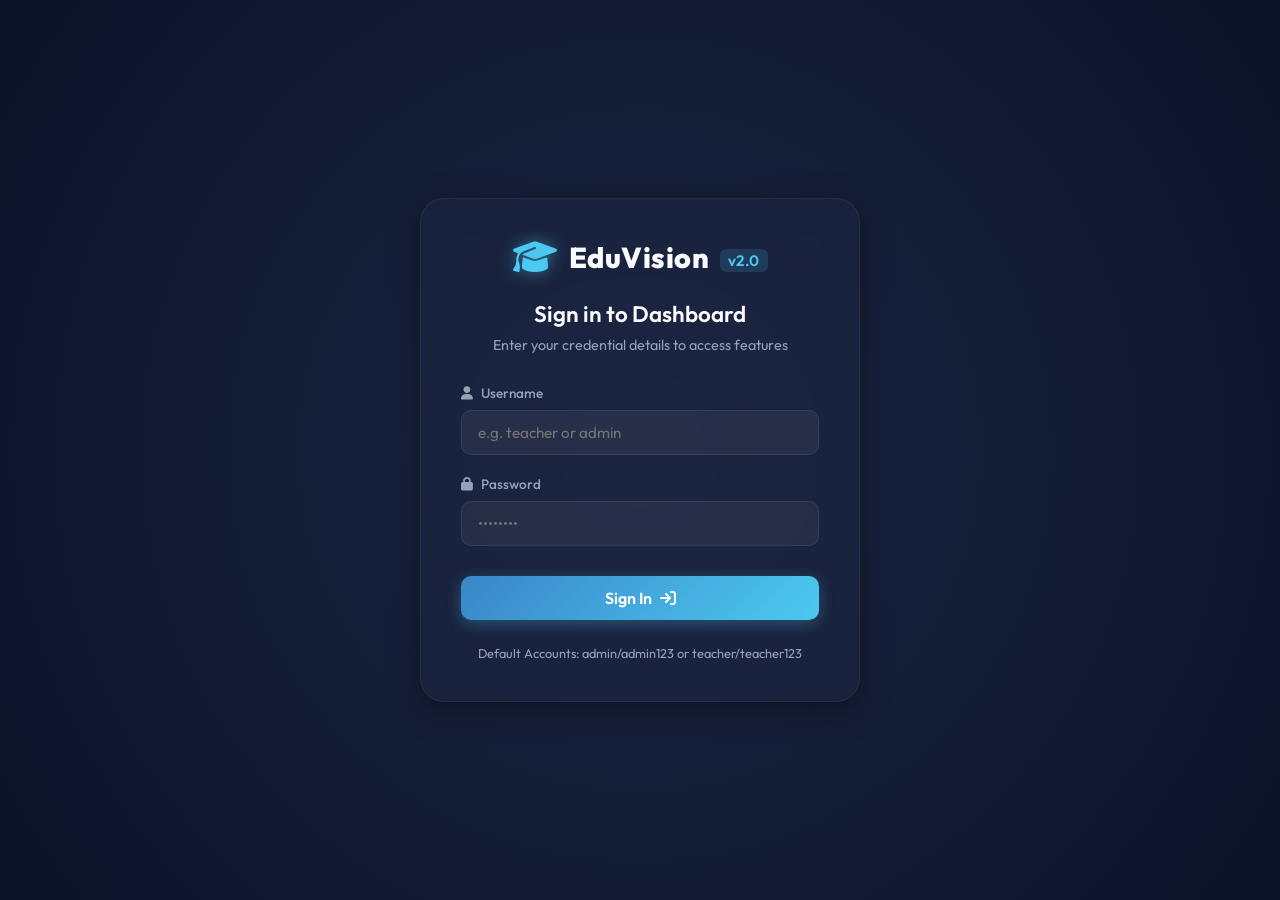
==== static/camera_config.html @ d7791e71 "in out IP camera config" ====
<!DOCTYPE html>
<html lang="en">
<head>
    <meta charset="UTF-8">
    <meta name="viewport" content="width=device-width, initial-scale=1.0">
    <title>Camera Setup - EduVision</title>
    <link href="https://fonts.googleapis.com/css2?family=Outfit:wght@300;400;500;600;700&display=swap" rel="stylesheet">
    <link rel="stylesheet" href="style.css">
    <style>
        body { overflow: auto; }

        .page-wrapper {
            display: flex;
            height: 100vh;
            width: 100vw;
            overflow: hidden;
        }

        /* ── Sidebar ── */
        .sidebar {
            width: 220px;
            flex-shrink: 0;
            background: var(--glass-bg);
            backdrop-filter: blur(16px);
            border-right: 1px solid var(--glass-border);
            display: flex;
            flex-direction: column;
            padding: 24px 16px;
            gap: 8px;
        }
        .sidebar .logo {
            display: flex; align-items: center; gap: 10px;
            padding: 0 8px 20px;
            border-bottom: 1px solid var(--glass-border);
            margin-bottom: 8px;
        }
        .sidebar .logo h2 { font-size: 18px; }
        .sidebar a {
            display: block; padding: 10px 14px; border-radius: 10px;
            color: var(--text-secondary); text-decoration: none;
            font-size: 14px; font-weight: 500; transition: all .2s;
        }
        .sidebar a:hover, .sidebar a.active {
            background: rgba(58,134,200,.15);
            color: var(--accent-blue-hover);
        }
        .sidebar-footer {
            margin-top: auto; padding-top: 16px;
            border-top: 1px solid var(--glass-border);
        }
        .sidebar-footer .user-name { font-size: 14px; font-weight: 600; color: var(--text-primary); }
        .sidebar-footer .user-info { font-size: 12px; color: var(--text-secondary); margin-bottom: 8px; }

        /* ── Main ── */
        .main { flex: 1; overflow-y: auto; padding: 28px; display: flex; flex-direction: column; gap: 20px; }

        .page-header h1 { font-size: 26px; font-weight: 700; }
        .page-header p  { font-size: 14px; color: var(--text-secondary); margin-top: 4px; }

        /* ── Cards ── */
        .card {
            background: var(--glass-bg);
            backdrop-filter: blur(16px);
            border: 1px solid var(--glass-border);
            border-radius: 16px;
            padding: 24px;
        }
        .section-title { font-size: 15px; font-weight: 600; margin-bottom: 18px; }

        /* ── Form ── */
        .form-group { margin-bottom: 18px; }
        .form-group label { display: block; font-size: 13px; font-weight: 500; color: var(--text-secondary); margin-bottom: 6px; }
        .form-group input, .form-group select {
            width: 100%;
            background: rgba(255,255,255,0.05);
            border: 1px solid var(--glass-border);
            color: var(--text-primary);
            padding: 11px 14px;
            border-radius: 10px;
            font-size: 14px;
            transition: border .2s;
        }
        .form-group input:focus, .form-group select:focus {
            outline: none;
            border-color: var(--accent-blue);
        }
        .form-group select option { background: var(--bg-secondary); }
        .help-text { font-size: 12px; color: var(--text-secondary); margin-top: 5px; }

        /* ── Buttons ── */
        .btn { padding: 10px 22px; border-radius: 10px; font-size: 14px; font-weight: 600; cursor: pointer; border: none; transition: all .2s; display:inline-flex;align-items:center;gap:6px; }
        .btn-primary  { background: var(--accent-blue); color: white; }
        .btn-primary:hover  { background: var(--accent-blue-hover); transform: translateY(-1px); }
        .btn-secondary { background: rgba(255,255,255,0.08); color: var(--text-primary); }
        .btn-secondary:hover { background: rgba(255,255,255,0.14); }
        .btn-sm { padding: 7px 14px; font-size: 12px; }
        .btn:disabled { opacity: .45; cursor: not-allowed; transform: none !important; }

        /* ── Status ── */
        .form-status {
            margin-top: 14px;
            padding: 11px 16px;
            border-radius: 10px;
            font-size: 13px;
            display: none;
        }
        .form-status.success { background: rgba(16,185,129,.12); color: #10b981; border: 1px solid rgba(16,185,129,.3); display:block; }
        .form-status.error   { background: rgba(239,68,68,.12);  color: #ef4444; border: 1px solid rgba(239,68,68,.3);  display:block; }

        /* ── Camera preview grid ── */
        .preview-grid {
            display: grid;
            grid-template-columns: 1fr 1fr;
            gap: 18px;
            margin-top: 20px;
        }
        @media (max-width: 800px) { .preview-grid { grid-template-columns: 1fr; } }

        .preview-box {
            position: relative;
            background: #070e1f;
            border-radius: 14px;
            overflow: hidden;
            aspect-ratio: 4/3;
            border: 1px solid var(--glass-border);
        }
        .preview-box video,
        .preview-box img.preview-feed {
            position: absolute; inset: 0;
            width: 100%; height: 100%;
            object-fit: cover;
        }
        .preview-label {
            position: absolute; top: 10px; left: 10px;
            background: rgba(0,0,0,.72);
            color: #fff; padding: 4px 12px;
            border-radius: 6px; font-size: 12px; font-weight: 600;
            letter-spacing: .5px; z-index: 10;
        }
        .preview-label.entry { border-left: 3px solid #10b981; }
        .preview-label.exit  { border-left: 3px solid #f59e0b; }
        .preview-placeholder {
            position: absolute; inset: 0;
            display: flex; flex-direction: column;
            align-items: center; justify-content: center;
            gap: 8px; color: var(--text-secondary); font-size: 13px;
        }
        .preview-placeholder .icon { font-size: 36px; opacity: .35; }
        .preview-status {
            position: absolute; bottom: 10px; right: 10px;
            background: rgba(0,0,0,.7); padding: 3px 10px;
            border-radius: 6px; font-size: 11px; color: var(--text-secondary);
            z-index: 10;
        }
        .preview-status.ok { color: #10b981; }

        /* ── Tips box ── */
        .tip-box {
            background: rgba(58,134,200,.08);
            border: 1px solid rgba(58,134,200,.25);
            border-radius: 12px;
            padding: 16px 20px;
        }
        .tip-box h3 { font-size: 14px; color: var(--accent-blue-hover); margin-bottom: 10px; }
        .tip-box ul { list-style: none; padding: 0; display: flex; flex-direction: column; gap: 6px; }
        .tip-box li { font-size: 13px; color: var(--text-secondary); display: flex; gap: 8px; }
        .tip-box li::before { content: "→"; color: var(--accent-blue); flex-shrink: 0; }

        /* ── Flex helpers ── */
        .flex { display: flex; }
        .gap { gap: 12px; }
        .align-center { align-items: center; }
        .flex-wrap { flex-wrap: wrap; }
        .text-secondary { color: var(--text-secondary); }
    </style>
</head>
<body>
<div class="page-wrapper">

    <!-- ── Sidebar ── -->
    <nav class="sidebar">
        <div class="logo">
            <span style="font-size:22px">👁️</span>
            <h2>EduVision</h2>
        </div>
        <a href="index.html">🏠 Dashboard</a>
        <a href="session.html">🎥 Live Session</a>
        <a href="camera_config.html" class="active">⚙️ Camera Setup</a>

        <div class="sidebar-footer">
            <div class="user-info">Logged in as</div>
            <div class="user-name" id="sidebar-user">—</div>
            <button class="btn btn-secondary" style="width:100%;margin-top:10px;font-size:12px" onclick="app.logout()">🚪 Logout</button>
        </div>
    </nav>

    <!-- ── Main ── -->
    <main class="main">

        <div class="page-header">
            <h1>Camera Setup</h1>
            <p>Configure the In-Camera (entry) and Out-Camera (exit) for each classroom. Settings persist per class.</p>
        </div>

        <!-- ── Config form ── -->
        <div class="card">
            <div class="section-title">📹 Classroom Camera Configuration</div>
            <form id="config-form" autocomplete="off">

                <div class="form-group">
                    <label>Classroom</label>
                    <select id="class-sel" required>
                        <option value="">Loading classes…</option>
                    </select>
                </div>

                <div class="form-group">
                    <label>In-Camera URL <span style="color:var(--text-secondary);font-weight:400">(Entry — marks student arrived)</span></label>
                    <div class="flex gap align-center">
                        <input type="text" id="in-url" placeholder="Leave blank = local webcam  |  http://ip:port/video  |  https://...">
                        <button type="button" class="btn btn-secondary btn-sm" id="btn-preview-in">👁 Preview</button>
                    </div>
                    <p class="help-text">Local webcam (blank), MJPEG HTTP stream (http://...), or an IP camera's MJPEG endpoint.</p>
                </div>

                <div class="form-group">
                    <label>Out-Camera URL <span style="color:var(--text-secondary);font-weight:400">(Exit — marks student left)</span></label>
                    <div class="flex gap align-center">
                        <input type="text" id="out-url" placeholder="Leave blank = second webcam  |  http://ip:port/video  |  https://...">
                        <button type="button" class="btn btn-secondary btn-sm" id="btn-preview-out">👁 Preview</button>
                    </div>
                    <p class="help-text">Can be a different device or second IP camera placed near the exit.</p>
                </div>

                <div class="flex gap flex-wrap">
                    <button type="submit" class="btn btn-primary" id="btn-save">💾 Save Configuration</button>
                    <button type="button" class="btn btn-secondary" id="btn-preview-both">▶ Preview Both Cameras</button>
                </div>

                <div id="form-status" class="form-status"></div>
            </form>

            <!-- ── Live Preview ── -->
            <div id="preview-section" style="display:none">
                <div class="section-title" style="margin-top:24px">📡 Live Preview</div>
                <div class="preview-grid">
                    <div>
                        <div class="preview-box" id="in-box">
                            <div class="preview-label entry">IN-CAMERA · Entry</div>
                            <div class="preview-placeholder" id="in-ph">
                                <div class="icon">📷</div><span>Connecting…</span>
                            </div>
                            <video id="in-video" autoplay playsinline muted style="display:none"></video>
                            <img id="in-img" class="preview-feed" alt="" style="display:none">
                            <div class="preview-status" id="in-stat">Initialising…</div>
                        </div>
                    </div>
                    <div>
                        <div class="preview-box" id="out-box">
                            <div class="preview-label exit">OUT-CAMERA · Exit</div>
                            <div class="preview-placeholder" id="out-ph">
                                <div class="icon">📷</div><span>Connecting…</span>
                            </div>
                            <video id="out-video" autoplay playsinline muted style="display:none"></video>
                            <img id="out-img" class="preview-feed" alt="" style="display:none">
                            <div class="preview-status" id="out-stat">Initialising…</div>
                        </div>
                    </div>
                </div>
                <button type="button" class="btn btn-secondary btn-sm" style="margin-top:12px" id="btn-stop-preview">⏹ Stop Preview</button>
            </div>
        </div>

        <!-- ── Tips ── -->
        <div class="tip-box">
            <h3>💡 Camera URL Guide</h3>
            <ul>
                <li><strong>Blank (local webcam):</strong> Uses the browser's default camera (or second camera for out-cam).</li>
                <li><strong>IP Camera (MJPEG):</strong> Most IP cameras expose an HTTP MJPEG stream — use <code>http://192.168.x.x/video</code> or similar.</li>
                <li><strong>Mobile phone:</strong> Install an IP Webcam app (e.g. "IP Webcam" on Android). Use the MJPEG URL it provides.</li>
                <li><strong>CCTV / NVR:</strong> Many support RTSP. Use an RTSP-to-MJPEG proxy (e.g. go2rtc) and enter the resulting HTTP URL here.</li>
                <li><strong>Testing:</strong> Run one camera on your laptop (blank) and another on a mobile (HTTP URL). Both will show in the session view.</li>
            </ul>
        </div>

    </main>
</div>

<!-- app.js must be first for `app` proxy -->
<script src="app.js"></script>
<script>
// ── Active preview streams ──
let previewStreams = {};  // 'in' | 'out' → MediaStream

document.addEventListener('DOMContentLoaded', async () => {
    // Auth guard
    if (!app.token) { window.location.href = 'index.html'; return; }
    const user = app.user;
    document.getElementById('sidebar-user').textContent = user ? user.name : 'Unknown';

    // Load classes
    await loadClasses();

    // Event listeners
    document.getElementById('class-sel').addEventListener('change', onClassChange);
    document.getElementById('config-form').addEventListener('submit', saveConfig);
    document.getElementById('btn-preview-both').addEventListener('click', previewBoth);
    document.getElementById('btn-preview-in').addEventListener('click', () => previewOne('in'));
    document.getElementById('btn-preview-out').addEventListener('click', () => previewOne('out'));
    document.getElementById('btn-stop-preview').addEventListener('click', stopAllPreviews);
});

// ── Load classes into dropdown ──
async function loadClasses() {
    try {
        const res     = await fetch('/api/classes');
        const classes = await res.json();
        const sel     = document.getElementById('class-sel');
        sel.innerHTML = '<option value="">Select a classroom…</option>';
        classes.forEach(c => sel.add(new Option(c.name, c.id)));
    } catch (err) {
        console.error('Failed to load classes', err);
    }
}

// ── Load saved config when class changes ──
async function onClassChange(e) {
    const classId = e.target.value;
    if (!classId) return;
    document.getElementById('form-status').className = 'form-status';

    try {
        const res = await fetch(`/api/classes/${classId}/cameras`);
        if (res.ok) {
            const data = await res.json();
            document.getElementById('in-url').value  = data.in_camera_url  || '';
            document.getElementById('out-url').value = data.out_camera_url || '';
        }
    } catch (err) {
        console.error('Failed to fetch camera config', err);
    }

    // Stop any running previews when switching class
    stopAllPreviews();
}

// ── Save config ──
async function saveConfig(e) {
    e.preventDefault();
    const classId = document.getElementById('class-sel').value;
    const inUrl   = document.getElementById('in-url').value.trim();
    const outUrl  = document.getElementById('out-url').value.trim();
    const status  = document.getElementById('form-status');

    if (!classId) {
        status.textContent = 'Please select a classroom first.';
        status.className   = 'form-status error';
        return;
    }

    const btn = document.getElementById('btn-save');
    btn.disabled    = true;
    btn.textContent = 'Saving…';

    try {
        const res  = await fetch(`/api/classes/${classId}/cameras`, {
            method : 'POST',
            headers: { 'Content-Type': 'application/json' },
            body   : JSON.stringify({ in_camera_url: inUrl, out_camera_url: outUrl })
        });
        const data = await res.json();

        if (!res.ok) throw new Error(data.detail || 'Save failed');

        status.textContent = '✓ Camera configuration saved successfully.';
        status.className   = 'form-status success';
    } catch (err) {
        status.textContent = `✗ Error: ${err.message}`;
        status.className   = 'form-status error';
    } finally {
        btn.disabled    = false;
        btn.textContent = '💾 Save Configuration';
    }
}

// ── Preview helpers ──
async function previewBoth() {
    const inUrl  = document.getElementById('in-url').value.trim();
    const outUrl = document.getElementById('out-url').value.trim();
    document.getElementById('preview-section').style.display = 'block';
    await startPreview('in',  inUrl);
    await startPreview('out', outUrl);
}

async function previewOne(side) {
    const url = document.getElementById(`${side}-url`).value.trim();
    document.getElementById('preview-section').style.display = 'block';
    await startPreview(side, url);
}

async function startPreview(side, url) {
    const video   = document.getElementById(`${side}-video`);
    const img     = document.getElementById(`${side}-img`);
    const ph      = document.getElementById(`${side}-ph`);
    const statEl  = document.getElementById(`${side}-stat`);

    // Reset
    video.style.display = 'none';
    img.style.display   = 'none';
    ph.style.display    = 'flex';
    ph.innerHTML        = '<div class="icon">📷</div><span>Connecting…</span>';
    statEl.textContent  = 'Initialising…';
    statEl.className    = 'preview-status';

    // Stop existing stream
    if (previewStreams[side]) {
        previewStreams[side].getTracks().forEach(t => t.stop());
        delete previewStreams[side];
        video.srcObject = null;
    }

    const isWebcam = !url || url === '0' || url === 'local' || url === 'webcam';
    const isHttp   = /^https?:\/\//i.test(url);

    if (isWebcam) {
        try {
            let constraints = { video: true };
            if (side === 'out') {
                const devices = await navigator.mediaDevices.enumerateDevices();
                const cams    = devices.filter(d => d.kind === 'videoinput');
                if (cams.length >= 2) {
                    constraints = { video: { deviceId: { exact: cams[1].deviceId } } };
                }
            }
            const stream = await navigator.mediaDevices.getUserMedia(constraints);
            previewStreams[side] = stream;
            video.srcObject      = stream;
            video.style.display  = 'block';
            ph.style.display     = 'none';
            statEl.textContent   = '● Live (local webcam)';
            statEl.className     = 'preview-status ok';
        } catch (err) {
            ph.innerHTML         = '<div class="icon">🚫</div><span>Camera permission denied</span>';
            statEl.textContent   = '✗ Permission denied';
        }
    } else if (isHttp) {
        img.src             = url + (url.includes('?') ? '&' : '?') + '_t=' + Date.now();
        img.style.display   = 'block';
        ph.style.display    = 'none';
        statEl.textContent  = '● Streaming';
        statEl.className    = 'preview-status ok';
        img.onerror = () => {
            img.style.display  = 'none';
            ph.style.display   = 'flex';
            ph.innerHTML       = '<div class="icon">⚠️</div><span>Stream unavailable — check the URL</span>';
            statEl.textContent = '✗ No signal';
            statEl.className   = 'preview-status';
        };
    } else {
        // Try <video src> (HLS etc.)
        video.src           = url;
        video.style.display = 'block';
        ph.style.display    = 'none';
        statEl.textContent  = '● Connecting…';
        video.oncanplay = () => {
            statEl.textContent = '● Live';
            statEl.className   = 'preview-status ok';
        };
        video.onerror = () => {
            video.style.display = 'none';
            ph.style.display    = 'flex';
            ph.innerHTML        = '<div class="icon">⚠️</div><span>Could not connect — check URL format</span>';
            statEl.textContent  = '✗ Stream error';
            statEl.className    = 'preview-status';
        };
    }
}

function stopAllPreviews() {
    ['in', 'out'].forEach(side => {
        const video = document.getElementById(`${side}-video`);
        const img   = document.getElementById(`${side}-img`);
        if (previewStreams[side]) {
            previewStreams[side].getTracks().forEach(t => t.stop());
            delete previewStreams[side];
        }
        video.srcObject    = null;
        video.style.display = 'none';
        img.style.display  = 'none';
        document.getElementById(`${side}-ph`).style.display = 'flex';
        document.getElementById(`${side}-ph`).innerHTML     = '<div class="icon">📷</div><span>Preview stopped</span>';
        document.getElementById(`${side}-stat`).textContent = 'Stopped';
        document.getElementById(`${side}-stat`).className   = 'preview-status';
    });
    document.getElementById('preview-section').style.display = 'none';
}
</script>
</body>
</html>
---- static/style.css ----
/* Global styling Reset & variables */
:root {
    --bg-primary: #0b1329;
    --bg-secondary: #1c2541;
    --accent-blue: #3a86c8;
    --accent-blue-hover: #4895ef;
    --text-primary: #f8fafc;
    --text-secondary: #94a3b8;
    --border-color: rgba(255, 255, 255, 0.08);
    --glass-bg: rgba(28, 37, 65, 0.65);
    --glass-border: rgba(255, 255, 255, 0.06);
    --glass-shadow: 0 8px 32px 0 rgba(0, 0, 0, 0.37);
    --success: #10b981;
    --danger: #ef4444;
    --warning: #f59e0b;
}

* {
    margin: 0;
    padding: 0;
    box-sizing: border-box;
    font-family: 'Outfit', sans-serif;
}

body {
    background-color: var(--bg-primary);
    color: var(--text-primary);
    overflow: hidden;
    height: 100vh;
    width: 100vw;
}

/* Glassmorphism card utilities */
.glass {
    background: var(--glass-bg);
    backdrop-filter: blur(16px);
    -webkit-backdrop-filter: blur(16px);
    border: 1px solid var(--glass-border);
    box-shadow: var(--glass-shadow);
    border-radius: 16px;
}

.hide {
    display: none !important;
}

.center {
    text-align: center;
}

.text-success {
    color: var(--success);
}

.text-danger {
    color: var(--danger);
}

/* Common Buttons */
button {
    cursor: pointer;
    border: none;
    outline: none;
    transition: all 0.3s cubic-bezier(0.4, 0, 0.2, 1);
    display: inline-flex;
    align-items: center;
    justify-content: center;
    gap: 8px;
    border-radius: 10px;
    font-weight: 600;
}

button:hover {
    transform: translateY(-2px);
}

button:active {
    transform: translateY(0);
}

.btn-primary {
    background: linear-gradient(135deg, #3a86c8, #4cc9f0);
    color: white;
    padding: 12px 24px;
    font-size: 1rem;
    box-shadow: 0 4px 15px rgba(76, 201, 240, 0.3);
}

.btn-primary:hover {
    box-shadow: 0 6px 20px rgba(76, 201, 240, 0.5);
    background: linear-gradient(135deg, #4895ef, #4cc9f0);
}

.btn-success {
    background: linear-gradient(135deg, #059669, #10b981);
    color: white;
    padding: 12px 24px;
    font-size: 0.95rem;
    box-shadow: 0 4px 15px rgba(16, 185, 129, 0.3);
}

.btn-success:hover {
    box-shadow: 0 6px 20px rgba(16, 185, 129, 0.5);
}

.btn-danger {
    background: linear-gradient(135deg, #dc2626, #ef4444);
    color: white;
    padding: 12px 24px;
    font-size: 0.95rem;
    box-shadow: 0 4px 15px rgba(239, 68, 68, 0.3);
}

.btn-danger:hover {
    box-shadow: 0 6px 20px rgba(239, 68, 68, 0.5);
}

.btn-secondary {
    background: rgba(255, 255, 255, 0.08);
    color: var(--text-primary);
    border: 1px solid var(--border-color);
    padding: 12px 20px;
    font-size: 0.95rem;
}

.btn-secondary:hover {
    background: rgba(255, 255, 255, 0.15);
}

/* 1. LOGIN SCREEN */
.overlay-container {
    position: fixed;
    top: 0;
    left: 0;
    height: 100vh;
    width: 100vw;
    z-index: 1000;
    background: radial-gradient(circle at center, #1c2541 0%, #0b1329 100%);
    display: flex;
    align-items: center;
    justify-content: center;
    opacity: 0;
    pointer-events: none;
    transition: opacity 0.5s ease-in-out;
}

.overlay-container.active {
    opacity: 1;
    pointer-events: auto;
}

.login-card {
    width: 440px;
    padding: 40px;
    text-align: center;
    border-radius: 24px;
}

.logo {
    display: inline-flex;
    align-items: center;
    gap: 12px;
    margin-bottom: 25px;
}

.logo i {
    font-size: 2.2rem;
    color: #4cc9f0;
    filter: drop-shadow(0 0 8px rgba(76, 201, 240, 0.5));
}

.logo h2 {
    font-size: 1.8rem;
    font-weight: 800;
    letter-spacing: 0.5px;
}

.logo h2 span {
    font-size: 0.95rem;
    background: rgba(76, 201, 240, 0.15);
    color: #4cc9f0;
    padding: 2px 8px;
    border-radius: 6px;
    font-weight: 600;
    vertical-align: middle;
    margin-left: 5px;
}

.login-card h3 {
    font-size: 1.4rem;
    font-weight: 600;
    margin-bottom: 8px;
}

.login-card .subtitle {
    color: var(--text-secondary);
    font-size: 0.9rem;
    margin-bottom: 30px;
}

.input-group {
    text-align: left;
    margin-bottom: 20px;
}

.input-group label {
    display: block;
    font-size: 0.85rem;
    color: var(--text-secondary);
    margin-bottom: 8px;
    font-weight: 500;
}

.input-group label i {
    margin-right: 5px;
}

.input-group input, .glass-input {
    width: 100%;
    padding: 12px 16px;
    background: rgba(255, 255, 255, 0.05);
    border: 1px solid var(--border-color);
    border-radius: 10px;
    color: white;
    font-size: 0.95rem;
    transition: all 0.3s;
}

.input-group input:focus, .glass-input:focus {
    border-color: #4cc9f0;
    background: rgba(255, 255, 255, 0.08);
    box-shadow: 0 0 10px rgba(76, 201, 240, 0.15);
    outline: none;
}

.login-card button {
    width: 100%;
    margin-top: 10px;
}

.error-msg {
    color: var(--danger);
    background: rgba(239, 68, 68, 0.1);
    border: 1px solid rgba(239, 68, 68, 0.2);
    padding: 12px;
    border-radius: 8px;
    font-size: 0.85rem;
    display: flex;
    align-items: center;
    gap: 8px;
    margin-bottom: 20px;
}

.login-footer {
    margin-top: 25px;
    font-size: 0.8rem;
    color: var(--text-secondary);
}

/* 2. LAYOUT: MAIN APPLICATION */
#app-container {
    display: flex;
    height: 100vh;
    width: 100vw;
}

/* Sidebar navigation */
.sidebar {
    width: 260px;
    margin: 15px 0 15px 15px;
    display: flex;
    flex-direction: column;
    padding: 25px 20px;
    justify-content: space-between;
}

.sidebar-logo {
    display: flex;
    align-items: center;
    gap: 10px;
    margin-bottom: 40px;
    padding-left: 5px;
}

.sidebar-logo i {
    font-size: 1.8rem;
    color: #4cc9f0;
}

.sidebar-logo h2 {
    font-size: 1.4rem;
    font-weight: 700;
}

.nav-menu {
    display: flex;
    flex-direction: column;
    gap: 10px;
    flex-grow: 1;
}

.nav-item {
    width: 100%;
    padding: 14px 18px;
    justify-content: flex-start;
    font-size: 0.95rem;
    color: var(--text-secondary);
    background: transparent;
    border-radius: 12px;
}

.nav-item i {
    font-size: 1.15rem;
    width: 24px;
}

.nav-item:hover {
    color: var(--text-primary);
    background: rgba(255, 255, 255, 0.05);
    transform: translateX(4px);
}

.nav-item.active {
    background: linear-gradient(135deg, rgba(58, 134, 200, 0.25), rgba(76, 201, 240, 0.15));
    color: #4cc9f0;
    border-left: 3px solid #4cc9f0;
    border-radius: 0 12px 12px 0;
}

.user-profile {
    display: flex;
    align-items: center;
    gap: 12px;
    padding-top: 20px;
    border-top: 1px solid var(--border-color);
}

.avatar {
    width: 42px;
    height: 42px;
    border-radius: 50%;
    background: rgba(255, 255, 255, 0.08);
    display: flex;
    align-items: center;
    justify-content: center;
    color: #4cc9f0;
    font-size: 1.1rem;
}

.user-info {
    flex-grow: 1;
    overflow: hidden;
}

.user-info h4 {
    font-size: 0.9rem;
    white-space: nowrap;
    text-overflow: ellipsis;
    overflow: hidden;
}

.user-info p {
    font-size: 0.75rem;
    color: var(--text-secondary);
    text-transform: capitalize;
}

#logout-btn {
    background: transparent;
    color: var(--text-secondary);
    width: 32px;
    height: 32px;
}

#logout-btn:hover {
    color: var(--danger);
    transform: scale(1.1);
}

/* Main Content Area */
.main-content {
    flex-grow: 1;
    display: flex;
    flex-direction: column;
    padding: 15px;
    overflow: hidden;
}

/* Header bar */
.top-header {
    display: flex;
    justify-content: space-between;
    align-items: center;
    padding: 15px 30px;
    margin-bottom: 15px;
}

.header-title h1 {
    font-size: 1.4rem;
    font-weight: 700;
}

.header-title .subtitle {
    font-size: 0.82rem;
    color: var(--text-secondary);
}

.time-widget {
    padding: 10px 18px;
    border-radius: 20px;
    font-size: 0.9rem;
    font-weight: 600;
    color: #4cc9f0;
    display: flex;
    align-items: center;
    gap: 8px;
}

/* Tab panes container */
.tab-content-container {
    flex-grow: 1;
    position: relative;
    overflow: hidden;
}

.tab-pane {
    position: absolute;
    top: 0;
    left: 0;
    height: 100%;
    width: 100%;
    display: flex;
    flex-direction: column;
    opacity: 0;
    pointer-events: none;
    transition: opacity 0.3s ease-in-out;
}

.tab-pane.active {
    opacity: 1;
    pointer-events: auto;
    position: relative;
}

/* 3. TAB: LIVE SESSION GRID */
.session-grid {
    display: grid;
    grid-template-columns: 1.3fr 1fr;
    gap: 15px;
    height: 100%;
    overflow: hidden;
}

.feed-card {
    display: flex;
    flex-direction: column;
    justify-content: space-between;
    padding: 20px;
    overflow: hidden;
}

.feed-header {
    display: flex;
    justify-content: space-between;
    align-items: center;
    margin-bottom: 15px;
}

.feed-header h3 {
    font-size: 1.1rem;
    font-weight: 600;
    display: flex;
    align-items: center;
    gap: 10px;
}

.status-pulse {
    font-size: 0.7rem;
}

.session-status-pill {
    padding: 4px 12px;
    border-radius: 12px;
    font-size: 0.8rem;
    font-weight: 600;
    background: rgba(255, 255, 255, 0.08);
    color: var(--text-secondary);
}

.session-status-pill.active {
    background: rgba(16, 185, 129, 0.15);
    color: var(--success);
    border: 1px solid rgba(16, 185, 129, 0.3);
}

.video-wrapper {
    position: relative;
    flex-grow: 1;
    background: #000;
    border-radius: 12px;
    overflow: hidden;
    display: flex;
    align-items: center;
    justify-content: center;
    border: 1px solid var(--border-color);
}

#webcam {
    width: 100%;
    height: 100%;
    object-fit: cover;
}

#canvas-overlay {
    position: absolute;
    top: 0;
    left: 0;
    width: 100%;
    height: 100%;
    z-index: 10;
    pointer-events: none;
}

.video-placeholder {
    position: absolute;
    text-align: center;
    color: var(--text-secondary);
}

.video-placeholder i {
    font-size: 3.5rem;
    margin-bottom: 15px;
    color: rgba(255, 255, 255, 0.15);
}

.video-placeholder .sub {
    font-size: 0.8rem;
    margin-top: 5px;
    opacity: 0.7;
}

.feed-controls {
    margin-top: 15px;
}

.selector-group {
    display: grid;
    grid-template-columns: 1fr 1fr 1fr;
    gap: 10px;
    margin-bottom: 15px;
}

.selector-box {
    display: flex;
    flex-direction: column;
    gap: 6px;
}

.selector-box label {
    font-size: 0.78rem;
    color: var(--text-secondary);
    font-weight: 500;
}

.glass-select {
    padding: 10px 14px;
    background: rgba(255, 255, 255, 0.05);
    border: 1px solid var(--border-color);
    border-radius: 8px;
    color: white;
    font-size: 0.88rem;
    outline: none;
}

.glass-select option {
    background-color: var(--bg-secondary);
    color: white;
}

.action-buttons button {
    width: 100%;
    padding: 14px;
    font-size: 1.05rem;
}

/* Right Panel: Stats and Roster */
.stats-card-container {
    display: flex;
    flex-direction: column;
    gap: 15px;
    overflow: hidden;
    height: 100%;
}

.stats-overview {
    display: grid;
    grid-template-columns: 1fr 1fr 1fr;
    gap: 10px;
}

.stat-card {
    display: flex;
    align-items: center;
    padding: 15px;
    gap: 12px;
}

.card-icon {
    width: 44px;
    height: 44px;
    border-radius: 10px;
    display: flex;
    align-items: center;
    justify-content: center;
    font-size: 1.25rem;
}

.card-icon.blue { background: rgba(58, 134, 200, 0.15); color: #3a86c8; }
.card-icon.green { background: rgba(16, 185, 129, 0.15); color: var(--success); }
.card-icon.orange { background: rgba(245, 158, 11, 0.15); color: var(--warning); }

.card-data .card-label {
    font-size: 0.75rem;
    color: var(--text-secondary);
}

.card-data h3 {
    font-size: 1.25rem;
    font-weight: 700;
}

.roster-card {
    flex-grow: 1;
    display: flex;
    flex-direction: column;
    padding: 20px;
    overflow: hidden;
}

.card-header {
    display: flex;
    justify-content: space-between;
    align-items: center;
    margin-bottom: 15px;
}

.card-header h3 {
    font-size: 1.05rem;
    font-weight: 600;
}

.badge {
    background: rgba(76, 201, 240, 0.15);
    color: #4cc9f0;
    font-size: 0.8rem;
    padding: 4px 10px;
    border-radius: 12px;
    font-weight: 600;
}

.roster-list-wrapper {
    flex-grow: 1;
    overflow-y: auto;
    border: 1px solid var(--border-color);
    border-radius: 10px;
}

/* Scrollbar customization */
::-webkit-scrollbar {
    width: 6px;
    height: 6px;
}

::-webkit-scrollbar-track {
    background: transparent;
}

::-webkit-scrollbar-thumb {
    background: rgba(255, 255, 255, 0.1);
    border-radius: 10px;
}

::-webkit-scrollbar-thumb:hover {
    background: rgba(255, 255, 255, 0.2);
}

.roster-table, .report-table, .results-table {
    width: 100%;
    border-collapse: collapse;
    font-size: 0.88rem;
}

.roster-table th, .report-table th, .results-table th {
    background: rgba(255, 255, 255, 0.03);
    color: var(--text-secondary);
    text-align: left;
    padding: 10px 15px;
    font-weight: 500;
    font-size: 0.82rem;
    border-bottom: 1px solid var(--border-color);
}

.roster-table td, .report-table td, .results-table td {
    padding: 10px 15px;
    border-bottom: 1px solid rgba(255, 255, 255, 0.03);
    color: var(--text-primary);
}

.roster-table tr:hover, .report-table tr:hover, .results-table tr:hover {
    background: rgba(255, 255, 255, 0.02);
}

.empty-row {
    text-align: center;
    color: var(--text-secondary);
}

.empty-row td {
    padding: 30px !important;
}

/* 4. TAB: ENROLLMENT */
.enrollment-grid {
    display: grid;
    grid-template-columns: 1.2fr 1fr;
    gap: 15px;
    height: 100%;
}

.enroll-form-card, .photo-capture-card {
    padding: 25px;
    display: flex;
    flex-direction: column;
}

.enroll-form-card h3, .photo-capture-card h3 {
    font-size: 1.15rem;
    font-weight: 600;
    margin-bottom: 15px;
    display: flex;
    align-items: center;
    gap: 10px;
}

.enroll-form-card form {
    display: flex;
    flex-direction: column;
    gap: 15px;
    justify-content: center;
    flex-grow: 1;
}

.form-row {
    display: grid;
    grid-template-columns: 1fr 1fr;
    gap: 15px;
}

.photo-capture-card .instruction {
    font-size: 0.82rem;
    color: var(--text-secondary);
    margin-bottom: 15px;
}

.capture-box {
    position: relative;
    aspect-ratio: 4/3;
    background: #000;
    border-radius: 12px;
    overflow: hidden;
    border: 1px solid var(--border-color);
    display: flex;
    align-items: center;
    justify-content: center;
}

#enroll-video, #captured-img {
    width: 100%;
    height: 100%;
    object-fit: cover;
}

.face-guideline {
    position: absolute;
    width: 50%;
    height: 60%;
    border: 2px dashed rgba(76, 201, 240, 0.5);
    border-radius: 50%;
    pointer-events: none;
    box-shadow: 0 0 0 9999px rgba(0, 0, 0, 0.4);
}

.capture-controls {
    margin-top: 15px;
    display: flex;
    gap: 10px;
}

.capture-controls button {
    flex-grow: 1;
    padding: 12px;
}

.alert-box {
    margin-top: 15px;
    padding: 12px;
    border-radius: 8px;
    font-size: 0.85rem;
    text-align: center;
}

.alert-box.success {
    background: rgba(16, 185, 129, 0.12);
    border: 1px solid rgba(16, 185, 129, 0.2);
    color: var(--success);
}

.alert-box.error {
    background: rgba(239, 68, 68, 0.12);
    border: 1px solid rgba(239, 68, 68, 0.2);
    color: var(--danger);
}

/* 5. TAB: LOGS & REPORTS */
.reports-container {
    padding: 25px;
    display: flex;
    flex-direction: column;
    height: 100%;
    overflow: hidden;
}

.reports-header {
    display: flex;
    justify-content: space-between;
    align-items: center;
    margin-bottom: 20px;
}

.reports-header h3 {
    font-size: 1.15rem;
    font-weight: 600;
}

.report-table-wrapper {
    flex-grow: 1;
    overflow-y: auto;
    border: 1px solid var(--border-color);
    border-radius: 12px;
}

/* Status Labels */
.status-pill {
    padding: 2px 8px;
    border-radius: 6px;
    font-size: 0.78rem;
    font-weight: 600;
    text-transform: capitalize;
}

.status-pill.present {
    background: rgba(16, 185, 129, 0.15);
    color: var(--success);
}

.status-pill.absent {
    background: rgba(239, 68, 68, 0.15);
    color: var(--danger);
}

/* 6. MODAL RESULTS DIALOG */
.modal-container {
    position: fixed;
    top: 0;
    left: 0;
    height: 100vh;
    width: 100vw;
    z-index: 2000;
    background: rgba(11, 19, 41, 0.8);
    display: flex;
    align-items: center;
    justify-content: center;
    opacity: 0;
    pointer-events: none;
    transition: opacity 0.3s ease-in-out;
}

.modal-container.active {
    opacity: 1;
    pointer-events: auto;
}

.modal-card {
    width: 800px;
    padding: 30px;
    border-radius: 20px;
    max-height: 85vh;
    display: flex;
    flex-direction: column;
}

.modal-header {
    display: flex;
    justify-content: space-between;
    align-items: center;
    margin-bottom: 20px;
}

.modal-header h2 {
    font-size: 1.3rem;
    font-weight: 700;
}

.close-modal-btn {
    background: transparent;
    color: var(--text-secondary);
    font-size: 1.3rem;
    width: 32px;
    height: 32px;
}

.close-modal-btn:hover {
    color: var(--text-primary);
}

.session-info-meta {
    font-size: 0.88rem;
    color: var(--text-secondary);
    margin-bottom: 15px;
}

.results-table-wrapper {
    flex-grow: 1;
    overflow-y: auto;
    border: 1px solid var(--border-color);
    border-radius: 12px;
    margin-bottom: 20px;
    max-height: 350px;
}

.results-footer-meta {
    display: flex;
    justify-content: space-between;
    align-items: center;
    padding-top: 15px;
    border-top: 1px solid var(--border-color);
}

.results-stats {
    font-size: 0.95rem;
    font-weight: 600;
}

/* 4-column layout for dynamic session selectors */
.selector-group {
    grid-template-columns: repeat(4, 1fr);
}

/* Edit student styles */
.disabled-input {
    background: rgba(255, 255, 255, 0.02) !important;
    color: var(--text-secondary) !important;
    border-style: dashed !important;
    cursor: not-allowed;
}

.edit-photo-section {
    margin-top: 15px;
    background: rgba(255, 255, 255, 0.02);
    border: 1px solid var(--border-color);
    border-radius: 12px;
    padding: 15px;
}

.edit-photo-section > label {
    display: block;
    font-size: 0.85rem;
    color: var(--text-secondary);
    margin-bottom: 10px;
    font-weight: 500;
}

.edit-capture-container {
    display: flex;
    gap: 15px;
    align-items: center;
}

.small-capture {
    width: 140px;
    height: 105px;
    aspect-ratio: auto;
    flex-shrink: 0;
}

.small-guideline {
    width: 60% !important;
    height: 70% !important;
}

.placeholder-text {
    text-align: center;
    color: var(--text-secondary);
}

.placeholder-text i {
    font-size: 2.2rem;
    color: rgba(255, 255, 255, 0.15);
    margin-bottom: 5px;
}

.placeholder-text p {
    font-size: 0.72rem;
}

.capture-btn-group {
    display: flex;
    flex-direction: column;
    gap: 8px;
    flex-grow: 1;
}

.btn-sm {
    padding: 8px 14px !important;
    font-size: 0.8rem !important;
}

/* Action button styles in table */
.action-btn-group {
    display: flex;
    gap: 8px;
}

.btn-edit-tbl {
    background: rgba(58, 134, 200, 0.15);
    color: #4cc9f0;
    border: 1px solid rgba(58, 134, 200, 0.3);
    padding: 5px 10px;
    font-size: 0.75rem;
    border-radius: 6px;
}

.btn-edit-tbl:hover {
    background: rgba(58, 134, 200, 0.3);
}

.btn-delete-tbl {
    background: rgba(239, 68, 68, 0.15);
    color: var(--danger);
    border: 1px solid rgba(239, 68, 68, 0.3);
    padding: 5px 10px;
    font-size: 0.75rem;
    border-radius: 6px;
}

.btn-delete-tbl:hover {
    background: rgba(239, 68, 68, 0.3);
}

/* Tree Structure Styling */
.tree-class-node {
    margin-bottom: 5px;
}

.tree-class-header {
    display: flex;
    align-items: center;
    justify-content: space-between;
    padding: 10px 12px;
    background: rgba(255, 255, 255, 0.03);
    border-radius: 8px;
    cursor: pointer;
    font-weight: 600;
    font-size: 0.9rem;
    transition: background 0.3s;
    user-select: none;
}

.tree-class-header:hover {
    background: rgba(255, 255, 255, 0.07);
}

.tree-class-header i {
    transition: transform 0.3s;
}

.tree-class-node.open > .tree-class-header i.fa-chevron-right {
    transform: rotate(90deg);
}

.tree-class-content {
    margin-left: 15px;
    padding-left: 10px;
    border-left: 1px dashed var(--border-color);
    display: none;
    flex-direction: column;
    gap: 8px;
    margin-top: 5px;
}

.tree-class-node.open > .tree-class-content {
    display: flex;
}

.tree-sem-node {
    margin-top: 5px;
}

.tree-sem-header {
    display: flex;
    align-items: center;
    justify-content: space-between;
    padding: 6px 10px;
    font-weight: 500;
    font-size: 0.85rem;
    cursor: pointer;
    border-radius: 6px;
    color: var(--text-secondary);
    user-select: none;
}

.tree-sem-header:hover {
    background: rgba(255, 255, 255, 0.05);
    color: var(--text-primary);
}

.tree-sem-header i {
    transition: transform 0.3s;
}

.tree-sem-node.open > .tree-sem-header i.fa-chevron-right {
    transform: rotate(90deg);
}

.tree-sem-content {
    margin-left: 10px;
    padding-left: 10px;
    border-left: 1px dotted var(--border-color);
    display: none;
    flex-direction: column;
    gap: 4px;
    margin-top: 4px;
}

.tree-sem-node.open > .tree-sem-content {
    display: flex;
}

.tree-subject-item {
    padding: 6px 10px;
    font-size: 0.82rem;
    cursor: pointer;
    border-radius: 6px;
    color: var(--text-secondary);
    transition: all 0.3s;
    white-space: nowrap;
    text-overflow: ellipsis;
    overflow: hidden;
}

.tree-subject-item:hover {
    background: rgba(76, 201, 240, 0.1);
    color: #4cc9f0;
}

.tree-subject-item.active {
    background: linear-gradient(135deg, rgba(58, 134, 200, 0.2), rgba(76, 201, 240, 0.15));
    color: #4cc9f0;
    font-weight: 600;
}

/* =========================================================================
   7. AI CHAT WORKSPACE & ASSISTANT STYLING
   ========================================================================= */
.chat-layout-container {
    display: grid;
    grid-template-columns: 320px 1fr;
    gap: 20px;
    height: 100%;
    overflow: hidden;
}

.chat-sidebar {
    padding: 20px;
    display: flex;
    flex-direction: column;
    overflow-y: auto;
}

.chat-sidebar h3 {
    font-size: 1.1rem;
    font-weight: 600;
    margin-bottom: 12px;
    display: flex;
    align-items: center;
    gap: 8px;
    border-bottom: 1px solid var(--border-color);
    padding-bottom: 10px;
}

.sidebar-help {
    font-size: 0.82rem;
    color: var(--text-secondary);
    margin-bottom: 15px;
    line-height: 1.4;
}

.suggestions-list {
    display: flex;
    flex-direction: column;
    gap: 10px;
}

.suggestion-btn {
    text-align: left;
    background: rgba(255, 255, 255, 0.03);
    color: var(--text-secondary);
    padding: 12px 14px;
    border-radius: 8px;
    font-size: 0.82rem;
    cursor: pointer;
    border: 1px solid var(--border-color);
    transition: all 0.3s ease;
    display: flex;
    align-items: center;
    gap: 8px;
}

.suggestion-btn:hover {
    background: rgba(76, 201, 240, 0.15);
    color: #4cc9f0;
    border-color: rgba(76, 201, 240, 0.3);
}

.chat-console {
    display: flex;
    flex-direction: column;
    height: 100%;
    overflow: hidden;
    padding: 20px;
    border-radius: 16px;
}

.chat-messages {
    flex-grow: 1;
    overflow-y: auto;
    display: flex;
    flex-direction: column;
    gap: 15px;
    padding-right: 5px;
    margin-bottom: 15px;
}

.message {
    display: flex;
    flex-direction: column;
    max-width: 85%;
    animation: fadeIn 0.3s ease-out;
}

@keyframes fadeIn {
    from { opacity: 0; transform: translateY(8px); }
    to { opacity: 1; transform: translateY(0); }
}

.message.user {
    align-self: flex-end;
    align-items: flex-end;
}

.message.assistant {
    align-self: flex-start;
    align-items: flex-start;
}

.message-bubble {
    padding: 12px 16px;
    border-radius: 14px;
    font-size: 0.9rem;
    line-height: 1.5;
}

.message.user .message-bubble {
    background: linear-gradient(135deg, #1e3a8a, #2563eb);
    color: #ffffff;
    border-bottom-right-radius: 2px;
    box-shadow: 0 4px 12px rgba(37, 99, 235, 0.2);
}

.message.assistant .message-bubble {
    background: rgba(255, 255, 255, 0.05);
    color: var(--text-primary);
    border: 1px solid var(--border-color);
    border-bottom-left-radius: 2px;
}

.message-time {
    font-size: 0.72rem;
    color: var(--text-secondary);
    margin-top: 4px;
    padding: 0 4px;
}

.chat-input-area {
    display: flex;
    gap: 10px;
    align-items: center;
}

.chat-input-area input {
    flex-grow: 1;
    padding: 14px 18px;
    border-radius: 12px;
    background: rgba(255, 255, 255, 0.04) !important;
    border: 1px solid var(--border-color);
    color: var(--text-primary);
}

.chat-input-area button {
    padding: 14px 20px;
    border-radius: 12px;
    font-size: 1rem;
}

/* Chat bubble data table rendering */
.message-bubble table {
    width: 100%;
    border-collapse: collapse;
    margin-top: 10px;
    margin-bottom: 10px;
    font-size: 0.8rem;
    border: 1px solid var(--border-color);
    border-radius: 8px;
    overflow: hidden;
}

.message-bubble th {
    background: rgba(255, 255, 255, 0.08);
    padding: 8px 12px;
    font-weight: 600;
    text-align: left;
    border-bottom: 1px solid var(--border-color);
    color: var(--text-secondary);
}

.message-bubble td {
    padding: 8px 12px;
    border-bottom: 1px solid rgba(255, 255, 255, 0.04);
}

.message-bubble tr:last-child td {
    border-bottom: none;
}

/* Toggleable SQL Block */
.chat-sql-toggle {
    margin-top: 10px;
    border: 1px solid var(--border-color);
    border-radius: 8px;
    overflow: hidden;
    width: 100%;
    max-width: 600px;
}

.chat-sql-header {
    background: rgba(255, 255, 255, 0.03);
    padding: 8px 12px;
    font-size: 0.76rem;
    font-weight: 600;
    color: var(--text-secondary);
    cursor: pointer;
    display: flex;
    justify-content: space-between;
    align-items: center;
    user-select: none;
    transition: background 0.3s;
}

.chat-sql-header:hover {
    background: rgba(255, 255, 255, 0.08);
    color: var(--text-primary);
}

.chat-sql-body {
    padding: 12px;
    background: #090e1a;
    font-family: 'Consolas', 'Courier New', monospace;
    font-size: 0.78rem;
    color: #38bdf8;
    white-space: pre-wrap;
    border-top: 1px solid var(--border-color);
    display: none;
    overflow-x: auto;
}

.chat-sql-toggle.open .chat-sql-body {
    display: block;
}

.chat-sql-header i {
    transition: transform 0.3s ease;
}

.chat-sql-toggle.open .chat-sql-header i {
    transform: rotate(180deg);
}

/* Loading Dots */
.chat-bubble-loading {
    display: flex;
    gap: 5px;
    align-items: center;
    padding: 6px 10px;
}

.chat-bubble-loading span {
    width: 8px;
    height: 8px;
    background-color: var(--text-secondary);
    border-radius: 50%;
    display: inline-block;
    animation: bounce 1.4s infinite ease-in-out both;
}

.chat-bubble-loading span:nth-child(2) { animation-delay: 0.2s; }
.chat-bubble-loading span:nth-child(3) { animation-delay: 0.4s; }

@keyframes bounce {
    0%, 80%, 100% { transform: scale(0.3); opacity: 0.4; }
    40% { transform: scale(1.0); opacity: 1; }
}
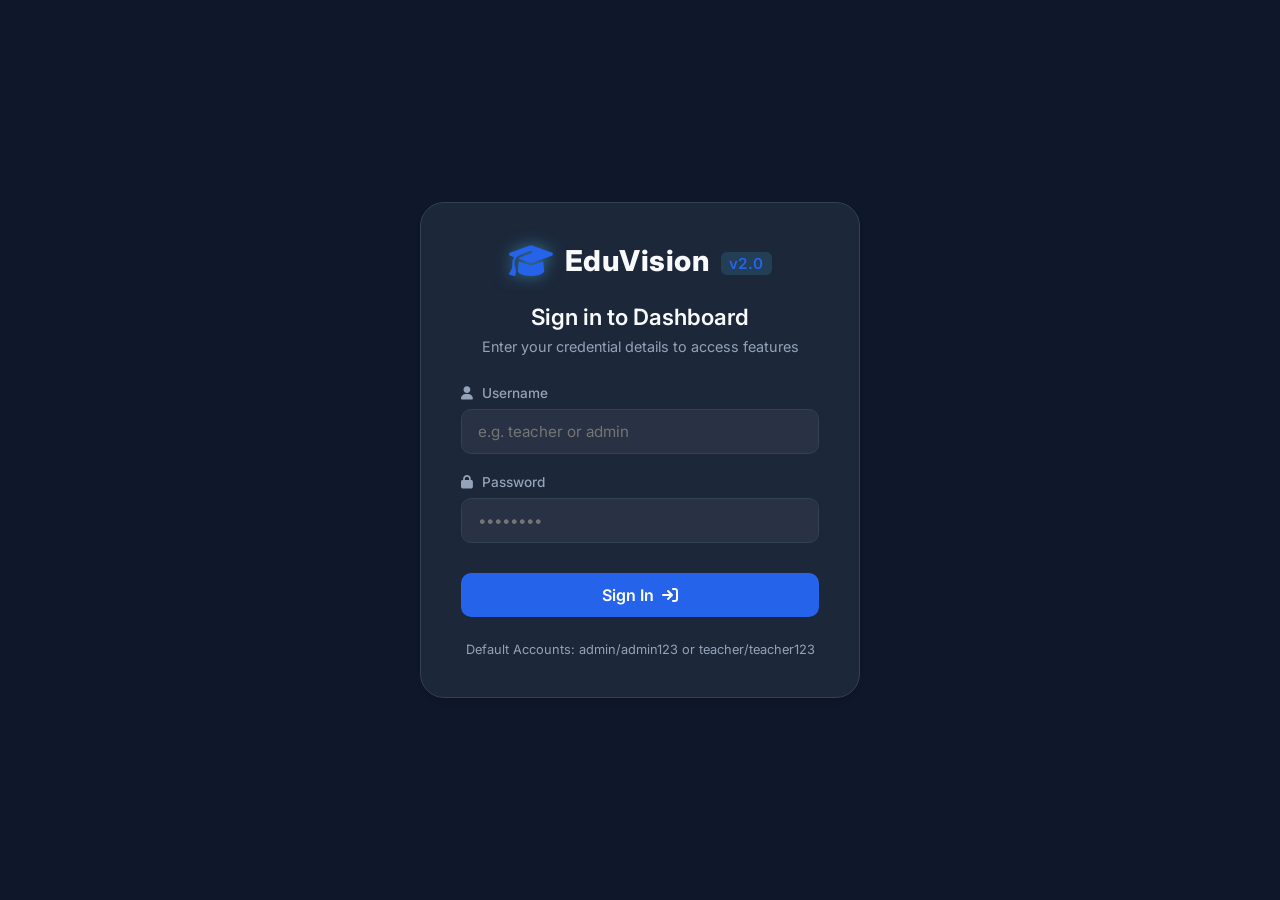
==== commit 00ed3ae9: "UI updation" ====
--- a/static/camera_config.html
+++ b/static/camera_config.html
@@ -4,7 +4,7 @@
     <meta charset="UTF-8">
     <meta name="viewport" content="width=device-width, initial-scale=1.0">
     <title>Camera Setup - EduVision</title>
-    <link href="https://fonts.googleapis.com/css2?family=Outfit:wght@300;400;500;600;700&display=swap" rel="stylesheet">
+    <link href="https://fonts.googleapis.com/css2?family=Inter:wght@300;400;500;600;700&display=swap" rel="stylesheet">
     <link rel="stylesheet" href="style.css">
     <style>
         body { overflow: auto; }
--- a/static/style.css
+++ b/static/style.css
@@ -1,25 +1,25 @@
 /* Global styling Reset & variables */
 :root {
-    --bg-primary: #0b1329;
-    --bg-secondary: #1c2541;
-    --accent-blue: #3a86c8;
-    --accent-blue-hover: #4895ef;
+    --bg-primary: #0f172a;
+    --bg-secondary: #1e293b;
+    --accent-blue: #2563eb;
+    --accent-blue-hover: #1d4ed8;
     --text-primary: #f8fafc;
     --text-secondary: #94a3b8;
-    --border-color: rgba(255, 255, 255, 0.08);
-    --glass-bg: rgba(28, 37, 65, 0.65);
-    --glass-border: rgba(255, 255, 255, 0.06);
-    --glass-shadow: 0 8px 32px 0 rgba(0, 0, 0, 0.37);
-    --success: #10b981;
-    --danger: #ef4444;
-    --warning: #f59e0b;
+    --border-color: #334155;
+    --glass-bg: rgba(30, 41, 59, 0.95);
+    --glass-border: #334155;
+    --glass-shadow: 0 4px 6px -1px rgba(0, 0, 0, 0.1), 0 2px 4px -1px rgba(0, 0, 0, 0.06);
+    --success: #16a34a;
+    --danger: #dc2626;
+    --warning: #ca8a04;
 }
 
 * {
     margin: 0;
     padding: 0;
     box-sizing: border-box;
-    font-family: 'Outfit', sans-serif;
+    font-family: 'Inter', sans-serif;
 }
 
 body {
@@ -79,20 +79,20 @@
 }
 
 .btn-primary {
-    background: linear-gradient(135deg, #3a86c8, #4cc9f0);
+    background: var(--accent-blue);
     color: white;
     padding: 12px 24px;
     font-size: 1rem;
-    box-shadow: 0 4px 15px rgba(76, 201, 240, 0.3);
+    box-shadow: 0 1px 2px rgba(0,0,0,0.05);
 }
 
 .btn-primary:hover {
-    box-shadow: 0 6px 20px rgba(76, 201, 240, 0.5);
-    background: linear-gradient(135deg, #4895ef, #4cc9f0);
+    box-shadow: 0 4px 6px rgba(0,0,0,0.1);
+    background: var(--accent-blue-hover);
 }
 
 .btn-success {
-    background: linear-gradient(135deg, #059669, #10b981);
+    background: var(--success);
     color: white;
     padding: 12px 24px;
     font-size: 0.95rem;
@@ -100,11 +100,12 @@
 }
 
 .btn-success:hover {
+    background: #15803d;
     box-shadow: 0 6px 20px rgba(16, 185, 129, 0.5);
 }
 
 .btn-danger {
-    background: linear-gradient(135deg, #dc2626, #ef4444);
+    background: var(--danger);
     color: white;
     padding: 12px 24px;
     font-size: 0.95rem;
@@ -112,6 +113,7 @@
 }
 
 .btn-danger:hover {
+    background: #b91c1c;
     box-shadow: 0 6px 20px rgba(239, 68, 68, 0.5);
 }
 
@@ -135,7 +137,7 @@
     height: 100vh;
     width: 100vw;
     z-index: 1000;
-    background: radial-gradient(circle at center, #1c2541 0%, #0b1329 100%);
+    background: var(--bg-primary);
     display: flex;
     align-items: center;
     justify-content: center;
@@ -165,7 +167,7 @@
 
 .logo i {
     font-size: 2.2rem;
-    color: #4cc9f0;
+    color: var(--accent-blue);
     filter: drop-shadow(0 0 8px rgba(76, 201, 240, 0.5));
 }
 
@@ -178,7 +180,7 @@
 .logo h2 span {
     font-size: 0.95rem;
     background: rgba(76, 201, 240, 0.15);
-    color: #4cc9f0;
+    color: var(--accent-blue);
     padding: 2px 8px;
     border-radius: 6px;
     font-weight: 600;
@@ -227,7 +229,7 @@
 }
 
 .input-group input:focus, .glass-input:focus {
-    border-color: #4cc9f0;
+    border-color: var(--accent-blue);
     background: rgba(255, 255, 255, 0.08);
     box-shadow: 0 0 10px rgba(76, 201, 240, 0.15);
     outline: none;
@@ -284,7 +286,7 @@
 
 .sidebar-logo i {
     font-size: 1.8rem;
-    color: #4cc9f0;
+    color: var(--accent-blue);
 }
 
 .sidebar-logo h2 {
@@ -322,8 +324,8 @@
 
 .nav-item.active {
     background: linear-gradient(135deg, rgba(58, 134, 200, 0.25), rgba(76, 201, 240, 0.15));
-    color: #4cc9f0;
-    border-left: 3px solid #4cc9f0;
+    color: var(--accent-blue);
+    border-left: 3px solid var(--accent-blue);
     border-radius: 0 12px 12px 0;
 }
 
@@ -343,7 +345,7 @@
     display: flex;
     align-items: center;
     justify-content: center;
-    color: #4cc9f0;
+    color: var(--accent-blue);
     font-size: 1.1rem;
 }
 
@@ -410,7 +412,7 @@
     border-radius: 20px;
     font-size: 0.9rem;
     font-weight: 600;
-    color: #4cc9f0;
+    color: var(--accent-blue);
     display: flex;
     align-items: center;
     gap: 8px;
@@ -615,7 +617,7 @@
     font-size: 1.25rem;
 }
 
-.card-icon.blue { background: rgba(58, 134, 200, 0.15); color: #3a86c8; }
+.card-icon.blue { background: rgba(58, 134, 200, 0.15); color: var(--accent-blue); }
 .card-icon.green { background: rgba(16, 185, 129, 0.15); color: var(--success); }
 .card-icon.orange { background: rgba(245, 158, 11, 0.15); color: var(--warning); }
 
@@ -651,7 +653,7 @@
 
 .badge {
     background: rgba(76, 201, 240, 0.15);
-    color: #4cc9f0;
+    color: var(--accent-blue);
     font-size: 0.8rem;
     padding: 4px 10px;
     border-radius: 12px;
@@ -1033,7 +1035,7 @@
 
 .btn-edit-tbl {
     background: rgba(58, 134, 200, 0.15);
-    color: #4cc9f0;
+    color: var(--accent-blue);
     border: 1px solid rgba(58, 134, 200, 0.3);
     padding: 5px 10px;
     font-size: 0.75rem;
@@ -1160,12 +1162,12 @@
 
 .tree-subject-item:hover {
     background: rgba(76, 201, 240, 0.1);
-    color: #4cc9f0;
+    color: var(--accent-blue);
 }
 
 .tree-subject-item.active {
     background: linear-gradient(135deg, rgba(58, 134, 200, 0.2), rgba(76, 201, 240, 0.15));
-    color: #4cc9f0;
+    color: var(--accent-blue);
     font-weight: 600;
 }
 
@@ -1228,7 +1230,7 @@
 
 .suggestion-btn:hover {
     background: rgba(76, 201, 240, 0.15);
-    color: #4cc9f0;
+    color: var(--accent-blue);
     border-color: rgba(76, 201, 240, 0.3);
 }
 
@@ -1281,7 +1283,7 @@
 }
 
 .message.user .message-bubble {
-    background: linear-gradient(135deg, #1e3a8a, #2563eb);
+    background: var(--accent-blue);
     color: #ffffff;
     border-bottom-right-radius: 2px;
     box-shadow: 0 4px 12px rgba(37, 99, 235, 0.2);
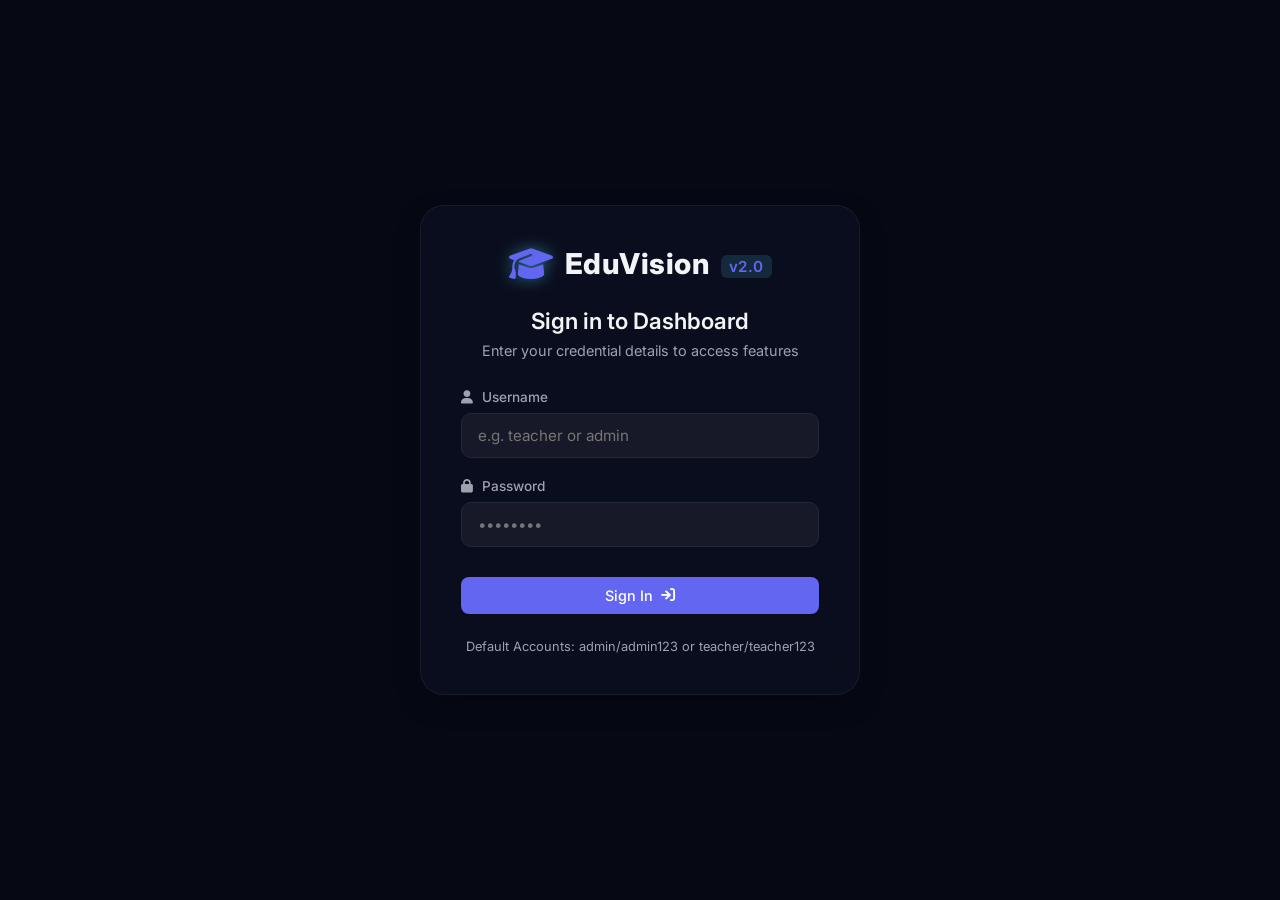
==== commit ca14c96a: "UI update" ====
--- a/static/camera_config.html
+++ b/static/camera_config.html
@@ -4,67 +4,15 @@
     <meta charset="UTF-8">
     <meta name="viewport" content="width=device-width, initial-scale=1.0">
     <title>Camera Setup - EduVision</title>
+    <!-- Google Fonts -->
     <link href="https://fonts.googleapis.com/css2?family=Inter:wght@300;400;500;600;700&display=swap" rel="stylesheet">
+    <!-- FontAwesome Icons -->
+    <link rel="stylesheet" href="https://cdnjs.cloudflare.com/ajax/libs/font-awesome/6.4.0/css/all.min.css">
     <link rel="stylesheet" href="style.css">
     <style>
+        /* ── Page-level overrides ── */
         body { overflow: auto; }
 
-        .page-wrapper {
-            display: flex;
-            height: 100vh;
-            width: 100vw;
-            overflow: hidden;
-        }
-
-        /* ── Sidebar ── */
-        .sidebar {
-            width: 220px;
-            flex-shrink: 0;
-            background: var(--glass-bg);
-            backdrop-filter: blur(16px);
-            border-right: 1px solid var(--glass-border);
-            display: flex;
-            flex-direction: column;
-            padding: 24px 16px;
-            gap: 8px;
-        }
-        .sidebar .logo {
-            display: flex; align-items: center; gap: 10px;
-            padding: 0 8px 20px;
-            border-bottom: 1px solid var(--glass-border);
-            margin-bottom: 8px;
-        }
-        .sidebar .logo h2 { font-size: 18px; }
-        .sidebar a {
-            display: block; padding: 10px 14px; border-radius: 10px;
-            color: var(--text-secondary); text-decoration: none;
-            font-size: 14px; font-weight: 500; transition: all .2s;
-        }
-        .sidebar a:hover, .sidebar a.active {
-            background: rgba(58,134,200,.15);
-            color: var(--accent-blue-hover);
-        }
-        .sidebar-footer {
-            margin-top: auto; padding-top: 16px;
-            border-top: 1px solid var(--glass-border);
-        }
-        .sidebar-footer .user-name { font-size: 14px; font-weight: 600; color: var(--text-primary); }
-        .sidebar-footer .user-info { font-size: 12px; color: var(--text-secondary); margin-bottom: 8px; }
-
-        /* ── Main ── */
-        .main { flex: 1; overflow-y: auto; padding: 28px; display: flex; flex-direction: column; gap: 20px; }
-
-        .page-header h1 { font-size: 26px; font-weight: 700; }
-        .page-header p  { font-size: 14px; color: var(--text-secondary); margin-top: 4px; }
-
-        /* ── Cards ── */
-        .card {
-            background: var(--glass-bg);
-            backdrop-filter: blur(16px);
-            border: 1px solid var(--glass-border);
-            border-radius: 16px;
-            padding: 24px;
-        }
         .section-title { font-size: 15px; font-weight: 600; margin-bottom: 18px; }
 
         /* ── Form ── */
@@ -72,40 +20,31 @@
         .form-group label { display: block; font-size: 13px; font-weight: 500; color: var(--text-secondary); margin-bottom: 6px; }
         .form-group input, .form-group select {
             width: 100%;
-            background: rgba(255,255,255,0.05);
-            border: 1px solid var(--glass-border);
+            background: rgba(255,255,255,0.04);
+            border: 1px solid var(--border-color);
             color: var(--text-primary);
             padding: 11px 14px;
-            border-radius: 10px;
+            border-radius: 8px;
             font-size: 14px;
-            transition: border .2s;
+            transition: border-color .2s;
+            outline: none;
         }
         .form-group input:focus, .form-group select:focus {
-            outline: none;
             border-color: var(--accent-blue);
         }
         .form-group select option { background: var(--bg-secondary); }
         .help-text { font-size: 12px; color: var(--text-secondary); margin-top: 5px; }
-
-        /* ── Buttons ── */
-        .btn { padding: 10px 22px; border-radius: 10px; font-size: 14px; font-weight: 600; cursor: pointer; border: none; transition: all .2s; display:inline-flex;align-items:center;gap:6px; }
-        .btn-primary  { background: var(--accent-blue); color: white; }
-        .btn-primary:hover  { background: var(--accent-blue-hover); transform: translateY(-1px); }
-        .btn-secondary { background: rgba(255,255,255,0.08); color: var(--text-primary); }
-        .btn-secondary:hover { background: rgba(255,255,255,0.14); }
-        .btn-sm { padding: 7px 14px; font-size: 12px; }
-        .btn:disabled { opacity: .45; cursor: not-allowed; transform: none !important; }
 
         /* ── Status ── */
         .form-status {
             margin-top: 14px;
             padding: 11px 16px;
-            border-radius: 10px;
+            border-radius: 8px;
             font-size: 13px;
             display: none;
         }
-        .form-status.success { background: rgba(16,185,129,.12); color: #10b981; border: 1px solid rgba(16,185,129,.3); display:block; }
-        .form-status.error   { background: rgba(239,68,68,.12);  color: #ef4444; border: 1px solid rgba(239,68,68,.3);  display:block; }
+        .form-status.success { background: rgba(16,185,129,.12); color: #10b981; border: 1px solid rgba(16,185,129,.25); display:block; }
+        .form-status.error   { background: rgba(239,68,68,.12);  color: #f43f5e; border: 1px solid rgba(239,68,68,.25);  display:block; }
 
         /* ── Camera preview grid ── */
         .preview-grid {
@@ -118,11 +57,11 @@
 
         .preview-box {
             position: relative;
-            background: #070e1f;
-            border-radius: 14px;
+            background: #04060f;
+            border-radius: 12px;
             overflow: hidden;
             aspect-ratio: 4/3;
-            border: 1px solid var(--glass-border);
+            border: 1px solid var(--border-color);
         }
         .preview-box video,
         .preview-box img.preview-feed {
@@ -132,7 +71,7 @@
         }
         .preview-label {
             position: absolute; top: 10px; left: 10px;
-            background: rgba(0,0,0,.72);
+            background: rgba(0,0,0,.75);
             color: #fff; padding: 4px 12px;
             border-radius: 6px; font-size: 12px; font-weight: 600;
             letter-spacing: .5px; z-index: 10;
@@ -143,12 +82,12 @@
             position: absolute; inset: 0;
             display: flex; flex-direction: column;
             align-items: center; justify-content: center;
-            gap: 8px; color: var(--text-secondary); font-size: 13px;
-        }
-        .preview-placeholder .icon { font-size: 36px; opacity: .35; }
+            gap: 12px; color: var(--text-secondary); font-size: 13px;
+        }
+        .preview-placeholder .icon { font-size: 32px; opacity: .35; }
         .preview-status {
             position: absolute; bottom: 10px; right: 10px;
-            background: rgba(0,0,0,.7); padding: 3px 10px;
+            background: rgba(0,0,0,.75); padding: 4px 10px;
             border-radius: 6px; font-size: 11px; color: var(--text-secondary);
             z-index: 10;
         }
@@ -156,12 +95,12 @@
 
         /* ── Tips box ── */
         .tip-box {
-            background: rgba(58,134,200,.08);
-            border: 1px solid rgba(58,134,200,.25);
+            background: var(--accent-blue-rgba);
+            border: 1px solid rgba(99, 102, 241, 0.25);
             border-radius: 12px;
             padding: 16px 20px;
         }
-        .tip-box h3 { font-size: 14px; color: var(--accent-blue-hover); margin-bottom: 10px; }
+        .tip-box h3 { font-size: 14px; color: var(--accent-blue); margin-bottom: 10px; font-weight: 600; }
         .tip-box ul { list-style: none; padding: 0; display: flex; flex-direction: column; gap: 6px; }
         .tip-box li { font-size: 13px; color: var(--text-secondary); display: flex; gap: 8px; }
         .tip-box li::before { content: "→"; color: var(--accent-blue); flex-shrink: 0; }
@@ -172,27 +111,44 @@
         .align-center { align-items: center; }
         .flex-wrap { flex-wrap: wrap; }
         .text-secondary { color: var(--text-secondary); }
+        .btn-sm { padding: 8px 14px; font-size: 12px; }
     </style>
 </head>
 <body>
 <div class="page-wrapper">
 
     <!-- ── Sidebar ── -->
-    <nav class="sidebar">
-        <div class="logo">
-            <span style="font-size:22px">👁️</span>
+    <aside class="sidebar glass">
+        <div class="sidebar-logo">
+            <i class="fa-solid fa-face-viewfinder"></i>
             <h2>EduVision</h2>
         </div>
-        <a href="index.html">🏠 Dashboard</a>
-        <a href="session.html">🎥 Live Session</a>
-        <a href="camera_config.html" class="active">⚙️ Camera Setup</a>
-
-        <div class="sidebar-footer">
-            <div class="user-info">Logged in as</div>
-            <div class="user-name" id="sidebar-user">—</div>
-            <button class="btn btn-secondary" style="width:100%;margin-top:10px;font-size:12px" onclick="app.logout()">🚪 Logout</button>
+        
+        <nav class="nav-menu">
+            <a href="index.html" class="nav-item">
+                <i class="fa-solid fa-house"></i> <span>Dashboard</span>
+            </a>
+            <a href="session.html" class="nav-item teacher-only">
+                <i class="fa-solid fa-circle-dot"></i> <span>Dual-Cam Session</span>
+            </a>
+            <a href="camera_config.html" class="nav-item active">
+                <i class="fa-solid fa-camera"></i> <span>Camera Setup</span>
+            </a>
+        </nav>
+
+        <div class="user-profile">
+            <div class="avatar">
+                <i class="fa-solid fa-user-tie"></i>
+            </div>
+            <div class="user-info">
+                <h4 id="sidebar-user">—</h4>
+                <p id="sidebar-role">Teacher</p>
+            </div>
+            <button class="btn-logout" title="Sign Out" onclick="app.logout()">
+                <i class="fa-solid fa-power-off"></i>
+            </button>
         </div>
-    </nav>
+    </aside>
 
     <!-- ── Main ── -->
     <main class="main">
@@ -204,7 +160,7 @@
 
         <!-- ── Config form ── -->
         <div class="card">
-            <div class="section-title">📹 Classroom Camera Configuration</div>
+            <div class="section-title"><i class="fa-solid fa-camera" style="margin-right:6px"></i> Classroom Camera Configuration</div>
             <form id="config-form" autocomplete="off">
 
                 <div class="form-group">
@@ -218,7 +174,7 @@
                     <label>In-Camera URL <span style="color:var(--text-secondary);font-weight:400">(Entry — marks student arrived)</span></label>
                     <div class="flex gap align-center">
                         <input type="text" id="in-url" placeholder="Leave blank = local webcam  |  http://ip:port/video  |  https://...">
-                        <button type="button" class="btn btn-secondary btn-sm" id="btn-preview-in">👁 Preview</button>
+                        <button type="button" class="btn btn-secondary btn-sm" id="btn-preview-in"><i class="fa-solid fa-eye"></i> Preview</button>
                     </div>
                     <p class="help-text">Local webcam (blank), MJPEG HTTP stream (http://...), or an IP camera's MJPEG endpoint.</p>
                 </div>
@@ -227,14 +183,14 @@
                     <label>Out-Camera URL <span style="color:var(--text-secondary);font-weight:400">(Exit — marks student left)</span></label>
                     <div class="flex gap align-center">
                         <input type="text" id="out-url" placeholder="Leave blank = second webcam  |  http://ip:port/video  |  https://...">
-                        <button type="button" class="btn btn-secondary btn-sm" id="btn-preview-out">👁 Preview</button>
+                        <button type="button" class="btn btn-secondary btn-sm" id="btn-preview-out"><i class="fa-solid fa-eye"></i> Preview</button>
                     </div>
                     <p class="help-text">Can be a different device or second IP camera placed near the exit.</p>
                 </div>
 
                 <div class="flex gap flex-wrap">
-                    <button type="submit" class="btn btn-primary" id="btn-save">💾 Save Configuration</button>
-                    <button type="button" class="btn btn-secondary" id="btn-preview-both">▶ Preview Both Cameras</button>
+                    <button type="submit" class="btn btn-primary" id="btn-save"><i class="fa-solid fa-floppy-disk"></i> Save Configuration</button>
+                    <button type="button" class="btn btn-secondary" id="btn-preview-both"><i class="fa-solid fa-play"></i> Preview Both Cameras</button>
                 </div>
 
                 <div id="form-status" class="form-status"></div>
--- a/static/style.css
+++ b/static/style.css
@@ -1,18 +1,21 @@
 /* Global styling Reset & variables */
 :root {
-    --bg-primary: #0f172a;
-    --bg-secondary: #1e293b;
-    --accent-blue: #2563eb;
-    --accent-blue-hover: #1d4ed8;
-    --text-primary: #f8fafc;
-    --text-secondary: #94a3b8;
-    --border-color: #334155;
-    --glass-bg: rgba(30, 41, 59, 0.95);
-    --glass-border: #334155;
-    --glass-shadow: 0 4px 6px -1px rgba(0, 0, 0, 0.1), 0 2px 4px -1px rgba(0, 0, 0, 0.06);
-    --success: #16a34a;
-    --danger: #dc2626;
-    --warning: #ca8a04;
+    --bg-primary: #060814;
+    --bg-secondary: #0c1020;
+    --bg-sidebar: #090c18;
+    --accent-blue: #6366f1; /* Premium Indigo */
+    --accent-blue-hover: #4f46e5;
+    --text-primary: #f3f4f6;
+    --text-secondary: #9ca3af;
+    --text-muted: #6b7280;
+    --border-color: #1f2937;
+    --glass-bg: rgba(12, 16, 32, 0.8);
+    --glass-border: rgba(255, 255, 255, 0.06);
+    --glass-shadow: 0 10px 30px -10px rgba(0, 0, 0, 0.5);
+    --success: #10b981; /* Emerald green */
+    --danger: #f43f5e;  /* Rose red */
+    --warning: #f59e0b; /* Amber */
+    --accent-blue-rgba: rgba(99, 102, 241, 0.12);
 }
 
 * {
@@ -28,16 +31,17 @@
     overflow: hidden;
     height: 100vh;
     width: 100vw;
+    scrollbar-gutter: stable;
 }
 
 /* Glassmorphism card utilities */
 .glass {
     background: var(--glass-bg);
-    backdrop-filter: blur(16px);
-    -webkit-backdrop-filter: blur(16px);
+    backdrop-filter: blur(20px);
+    -webkit-backdrop-filter: blur(20px);
     border: 1px solid var(--glass-border);
     box-shadow: var(--glass-shadow);
-    border-radius: 16px;
+    border-radius: 12px;
 }
 
 .hide {
@@ -56,77 +60,59 @@
     color: var(--danger);
 }
 
-/* Common Buttons */
-button {
+/* Common Buttons & Interactivity */
+button, .btn {
     cursor: pointer;
     border: none;
     outline: none;
-    transition: all 0.3s cubic-bezier(0.4, 0, 0.2, 1);
+    transition: background-color 0.2s ease, border-color 0.2s ease, color 0.2s ease, box-shadow 0.2s ease;
     display: inline-flex;
     align-items: center;
     justify-content: center;
     gap: 8px;
-    border-radius: 10px;
-    font-weight: 600;
-}
-
-button:hover {
-    transform: translateY(-2px);
-}
-
-button:active {
-    transform: translateY(0);
+    border-radius: 8px;
+    font-weight: 500;
+    font-size: 0.9rem;
+    padding: 10px 18px;
 }
 
 .btn-primary {
     background: var(--accent-blue);
     color: white;
-    padding: 12px 24px;
-    font-size: 1rem;
-    box-shadow: 0 1px 2px rgba(0,0,0,0.05);
+    box-shadow: 0 1px 2px rgba(0, 0, 0, 0.05);
 }
 
 .btn-primary:hover {
-    box-shadow: 0 4px 6px rgba(0,0,0,0.1);
     background: var(--accent-blue-hover);
 }
 
 .btn-success {
     background: var(--success);
     color: white;
-    padding: 12px 24px;
-    font-size: 0.95rem;
-    box-shadow: 0 4px 15px rgba(16, 185, 129, 0.3);
 }
 
 .btn-success:hover {
-    background: #15803d;
-    box-shadow: 0 6px 20px rgba(16, 185, 129, 0.5);
+    background: #059669;
 }
 
 .btn-danger {
     background: var(--danger);
     color: white;
-    padding: 12px 24px;
-    font-size: 0.95rem;
-    box-shadow: 0 4px 15px rgba(239, 68, 68, 0.3);
 }
 
 .btn-danger:hover {
-    background: #b91c1c;
-    box-shadow: 0 6px 20px rgba(239, 68, 68, 0.5);
+    background: #e11d48;
 }
 
 .btn-secondary {
-    background: rgba(255, 255, 255, 0.08);
+    background: rgba(255, 255, 255, 0.04);
     color: var(--text-primary);
     border: 1px solid var(--border-color);
-    padding: 12px 20px;
-    font-size: 0.95rem;
 }
 
 .btn-secondary:hover {
-    background: rgba(255, 255, 255, 0.15);
+    background: rgba(255, 255, 255, 0.08);
+    border-color: var(--text-muted);
 }
 
 /* 1. LOGIN SCREEN */
@@ -272,81 +258,85 @@
     margin: 15px 0 15px 15px;
     display: flex;
     flex-direction: column;
-    padding: 25px 20px;
-    justify-content: space-between;
+    padding: 24px 16px;
+    background: var(--bg-sidebar);
+    border-right: 1px solid var(--border-color);
 }
 
 .sidebar-logo {
     display: flex;
     align-items: center;
-    gap: 10px;
-    margin-bottom: 40px;
-    padding-left: 5px;
+    gap: 12px;
+    margin-bottom: 32px;
+    padding: 8px;
 }
 
 .sidebar-logo i {
-    font-size: 1.8rem;
+    font-size: 1.6rem;
     color: var(--accent-blue);
 }
 
 .sidebar-logo h2 {
-    font-size: 1.4rem;
+    font-size: 1.25rem;
     font-weight: 700;
+    letter-spacing: -0.025em;
 }
 
 .nav-menu {
     display: flex;
     flex-direction: column;
-    gap: 10px;
+    gap: 4px;
     flex-grow: 1;
 }
 
 .nav-item {
     width: 100%;
-    padding: 14px 18px;
+    padding: 10px 14px;
     justify-content: flex-start;
-    font-size: 0.95rem;
+    font-size: 0.9rem;
     color: var(--text-secondary);
     background: transparent;
-    border-radius: 12px;
+    border-radius: 8px;
+    transition: all 0.15s ease;
 }
 
 .nav-item i {
-    font-size: 1.15rem;
-    width: 24px;
+    font-size: 1rem;
+    width: 20px;
+    margin-right: 4px;
 }
 
 .nav-item:hover {
     color: var(--text-primary);
-    background: rgba(255, 255, 255, 0.05);
-    transform: translateX(4px);
+    background: rgba(255, 255, 255, 0.03);
 }
 
 .nav-item.active {
-    background: linear-gradient(135deg, rgba(58, 134, 200, 0.25), rgba(76, 201, 240, 0.15));
-    color: var(--accent-blue);
-    border-left: 3px solid var(--accent-blue);
-    border-radius: 0 12px 12px 0;
+    background: var(--accent-blue-rgba);
+    color: var(--text-primary);
+    border-left: 2px solid var(--accent-blue);
+    font-weight: 500;
 }
 
 .user-profile {
     display: flex;
     align-items: center;
     gap: 12px;
-    padding-top: 20px;
+    padding: 16px 8px 8px;
     border-top: 1px solid var(--border-color);
+    margin-top: auto;
 }
 
 .avatar {
-    width: 42px;
-    height: 42px;
+    width: 36px;
+    height: 36px;
     border-radius: 50%;
-    background: rgba(255, 255, 255, 0.08);
+    background: rgba(255, 255, 255, 0.04);
     display: flex;
     align-items: center;
     justify-content: center;
     color: var(--accent-blue);
-    font-size: 1.1rem;
+    font-size: 1rem;
 }
 
 .user-info {
@@ -355,7 +345,9 @@
 }
 
 .user-info h4 {
-    font-size: 0.9rem;
+    font-size: 0.85rem;
+    font-weight: 500;
+    color: var(--text-primary);
     white-space: nowrap;
     text-overflow: ellipsis;
     overflow: hidden;
@@ -367,24 +359,42 @@
     text-transform: capitalize;
 }
 
-#logout-btn {
+.btn-logout {
     background: transparent;
     color: var(--text-secondary);
-    width: 32px;
-    height: 32px;
-}
-
-#logout-btn:hover {
+    width: 28px;
+    height: 28px;
+    padding: 0;
+    border-radius: 6px;
+}
+
+.btn-logout:hover {
     color: var(--danger);
-    transform: scale(1.1);
-}
-
-/* Main Content Area */
+    background: rgba(244, 63, 94, 0.1);
+}
+
+/* Main Content Area & Page Wrappers */
+.page-wrapper {
+    display: flex;
+    height: 100vh;
+    width: 100vw;
+    overflow: hidden;
+}
+
+.main {
+    flex-grow: 1;
+    overflow-y: auto;
+    padding: 24px;
+    display: flex;
+    flex-direction: column;
+    gap: 24px;
+}
+
 .main-content {
     flex-grow: 1;
     display: flex;
     flex-direction: column;
-    padding: 15px;
+    padding: 24px;
     overflow: hidden;
 }
 
